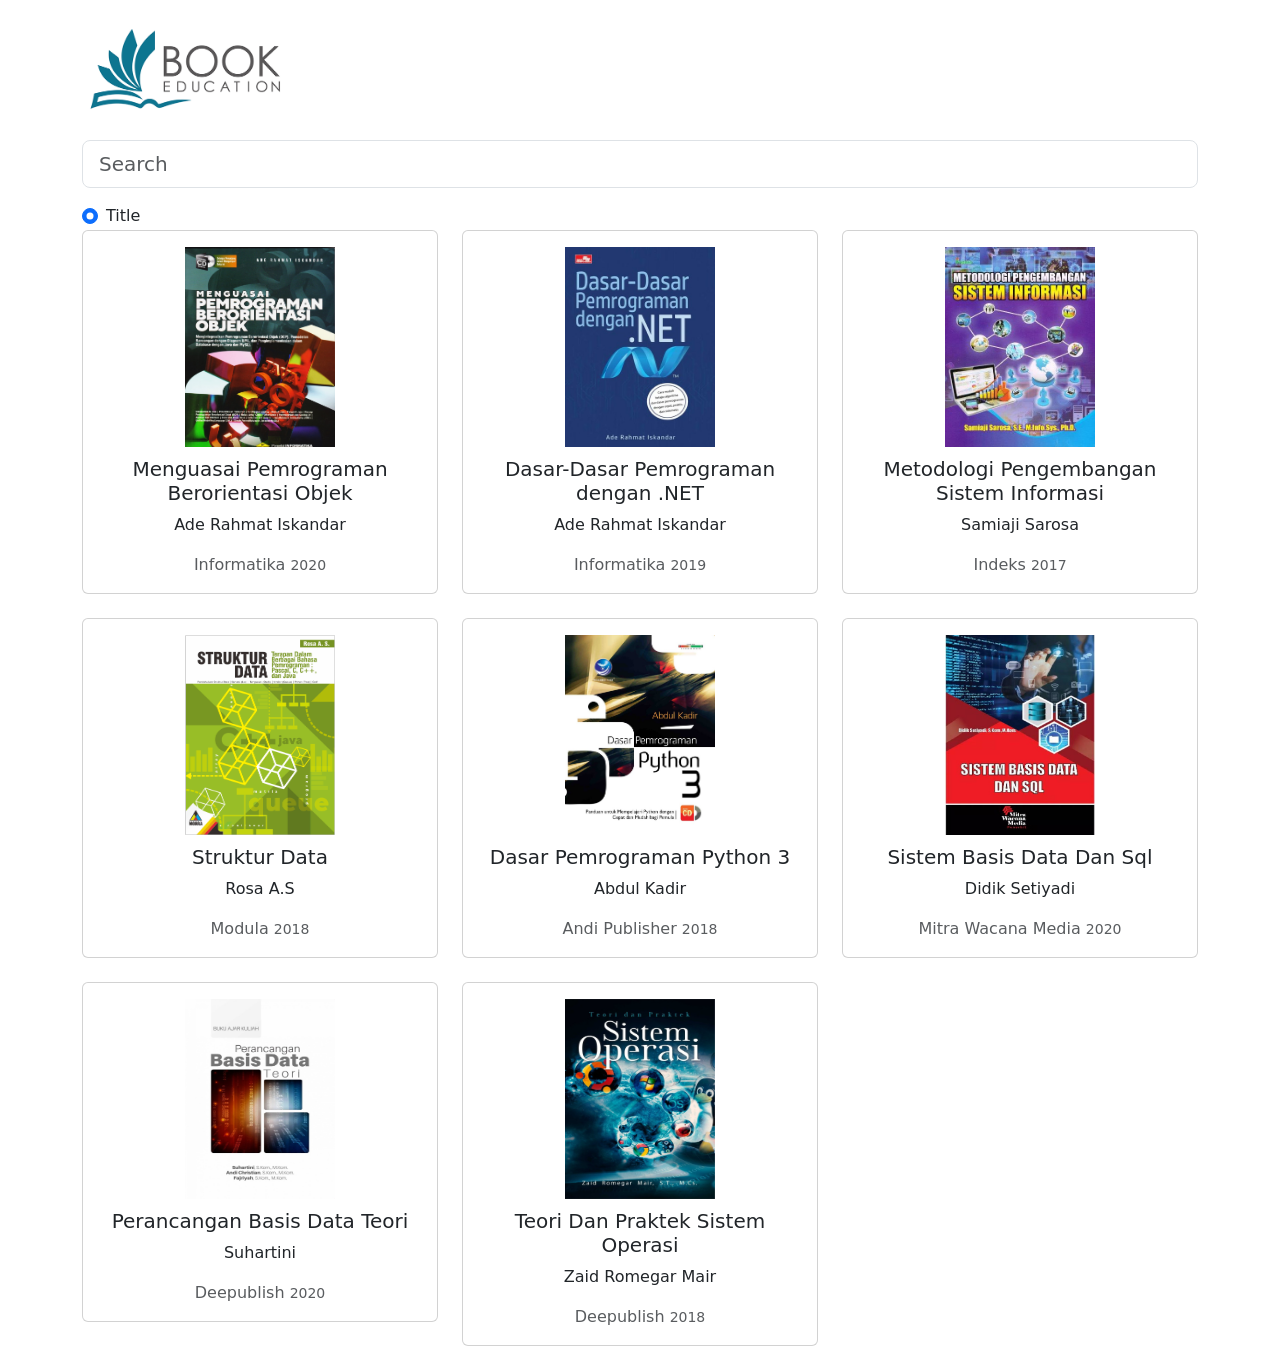
==== index.html @ b0e13f69 "pert11" ====
<!DOCTYPE html>
<html lang="en">
<head>
    <meta charset="UTF-8" />
    <meta http-equiv="X-UA-Compatible" content="IE=edge" />
    <meta name="viewport" content="width=device-width, initial-scale=1.0" />
    <title>Book Search</title>

    <link
        href="https://cdn.jsdelivr.net/npm/bootstrap@5.2.0-beta1/dist/css/bootstrap.min.css"
        rel="stylesheet"
        integrity="sha384-0evHe/X+R7YkIZDRvuzKMRqM+OrBnVFBL6DOitfPri4tjfHxaWutUpFmBp4vmVor"
        crossorigin="anonymous"
    />
</head>

<body>
<main class="container">

    <div class="row mb-4 mt-4">
        <img src="book-edu.png" alt="" class="img-fluid" style="width: 25%" />
    </div>

    <div class="col-12 mt-4">
        <input
            class="form-control form-control-lg"
            type="text"
            placeholder="Search"
            id="keyword"
            name="search"
        />
    </div>

    <div class="col-12 mt-3">
        <div class="form-check form-check-inline">
            <input
                class="form-check-input"
                type="radio"
                name="filter"
                value="title"
                id="filter_title"
                checked
            />
            <label class="form-check-label" for="filter_title">
                Title
            </label>
        </div>
    </div>

    <div class="row">
        <div class="col-sm-6 col-lg-4 mb-4 book">
            <div class="card text-center">
                <div class="card-body">
                    <img src="buku1.jpg" width="150px" height="200px"
                        style="margin-bottom: 10px;" />

                    <h5 class="card-title title">
                        Menguasai Pemrograman Berorientasi Objek
                    </h5>

                    <p class="card-text author">
                        Ade Rahmat Iskandar
                    </p>

                    <p class="card-text text-muted publisher">
                        Informatika
                        <small class="year" class="year">2020</small>
                    </p>
                </div>
            </div>
        </div>

        <div class="col-sm-6 col-lg-4 mb-4 book">
            <div class="card text-center">
                <div class="card-body">
                    <img src="buku2.jpg" width="150px" height="200px"
                        style="margin-bottom: 10px;" />

                    <h5 class="card-title title">
                        Dasar-Dasar Pemrograman dengan .NET
                    </h5>

                    <p class="card-text author">
                        Ade Rahmat Iskandar
                    </p>

                    <p class="card-text text-muted publisher">
                        Informatika
                        <small class="year" class="year">2019</small>
                    </p>
                </div>
            </div>
        </div>

        <div class="col-sm-6 col-lg-4 mb-4 book">
            <div class="card text-center">
                <div class="card-body">
                    <img src="buku3.jpg" width="150px" height="200px"
                        style="margin-bottom: 10px;" />

                    <h5 class="card-title title">
                        Metodologi Pengembangan Sistem Informasi
                    </h5>
                    <p class="card-text author">Samiaji Sarosa</p>
                    <p class="card-text text-muted publisher">
                        Indeks <small class="year">2017</small>
                    </p>
                </div>
            </div>
        </div>

        <div class="col-sm-6 col-lg-4 mb-4 book">
            <div class="card text-center">
                <div class="card-body">
                    <img src="buku4.png" width="150px" height="200px"
                        style="margin-bottom: 10px;" />
                    <h5 class="card-title title">Struktur Data</h5>
                    <p class="card-text author">Rosa A.S</p>
                    <p class="card-text text-muted publisher">
                        Modula <small class="year">2018</small>
                    </p>
                </div>
            </div>
        </div>

        <div class="col-sm-6 col-lg-4 mb-4 book">
            <div class="card text-center">
                <div class="card-body">
                    <img src="buku5.jpg" width="150px" height="200px"
                        style="margin-bottom: 10px;" />
                    <h5 class="card-title title">Dasar Pemrograman Python 3</h5>
                    <p class="card-text author">Abdul Kadir</p>
                    <p class="card-text text-muted publisher">
                        Andi Publisher <small class="year">2018</small>
                    </p>
                </div>
            </div>
        </div>

        <div class="col-sm-6 col-lg-4 mb-4 book">
            <div class="card text-center">
                <div class="card-body">
                    <img src="buku6.jpeg" width="150px" height="200px"
                        style="margin-bottom: 10px;" />
                    <h5 class="card-title title">Sistem Basis Data Dan Sql</h5>
                    <p class="card-text author">Didik Setiyadi</p>
                    <p class="card-text text-muted publisher">
                        Mitra Wacana Media <small class="year">2020</small>
                    </p>
                </div>
            </div>
        </div>

        <div class="col-sm-6 col-lg-4 mb-4 book">
            <div class="card text-center">
                <div class="card-body">
                    <img src="buku7.jpg" width="150px" height="200px"
                        style="margin-bottom: 10px;" />
                    <h5 class="card-title title">Perancangan Basis Data Teori</h5>
                    <p class="card-text author">Suhartini</p>
                    <p class="card-text text-muted publisher">
                        Deepublish <small class="year">2020</small>
                    </p>
                </div>
            </div>
        </div>

        <div class="col-sm-6 col-lg-4 mb-4 book">
            <div class="card text-center">
                <div class="card-body">
                    <img src="buku8.jpg" width="150px" height="200px"
                        style="margin-bottom: 10px;" />
                    <h5 class="card-title title">Teori Dan Praktek Sistem Operasi</h5>
                    <p class="card-text author">Zaid Romegar Mair</p>
                    <p class="card-text text-muted publisher">
                        Deepublish <small class="year">2018</small>
                    </p>
                </div>
            </div>
        </div>
    </main>
    <script src="script.js"></script>
  </body>
</html>
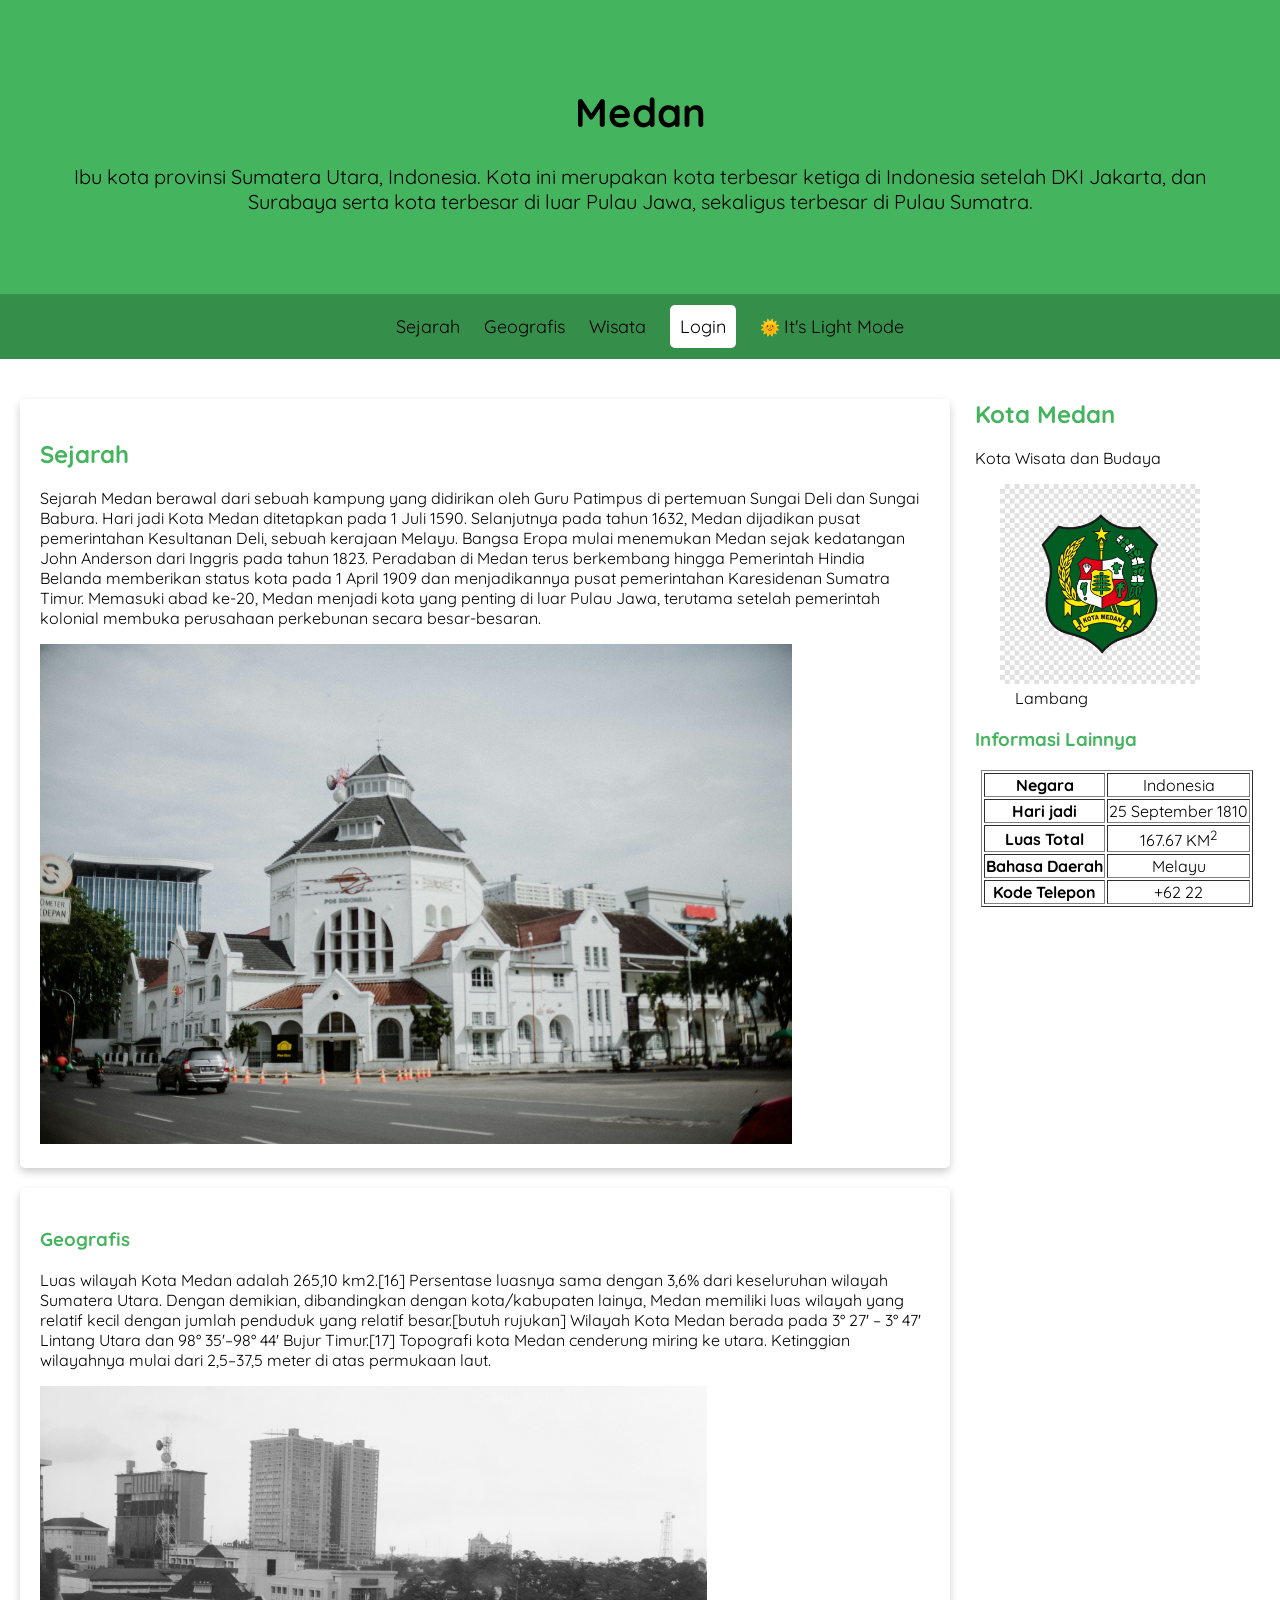
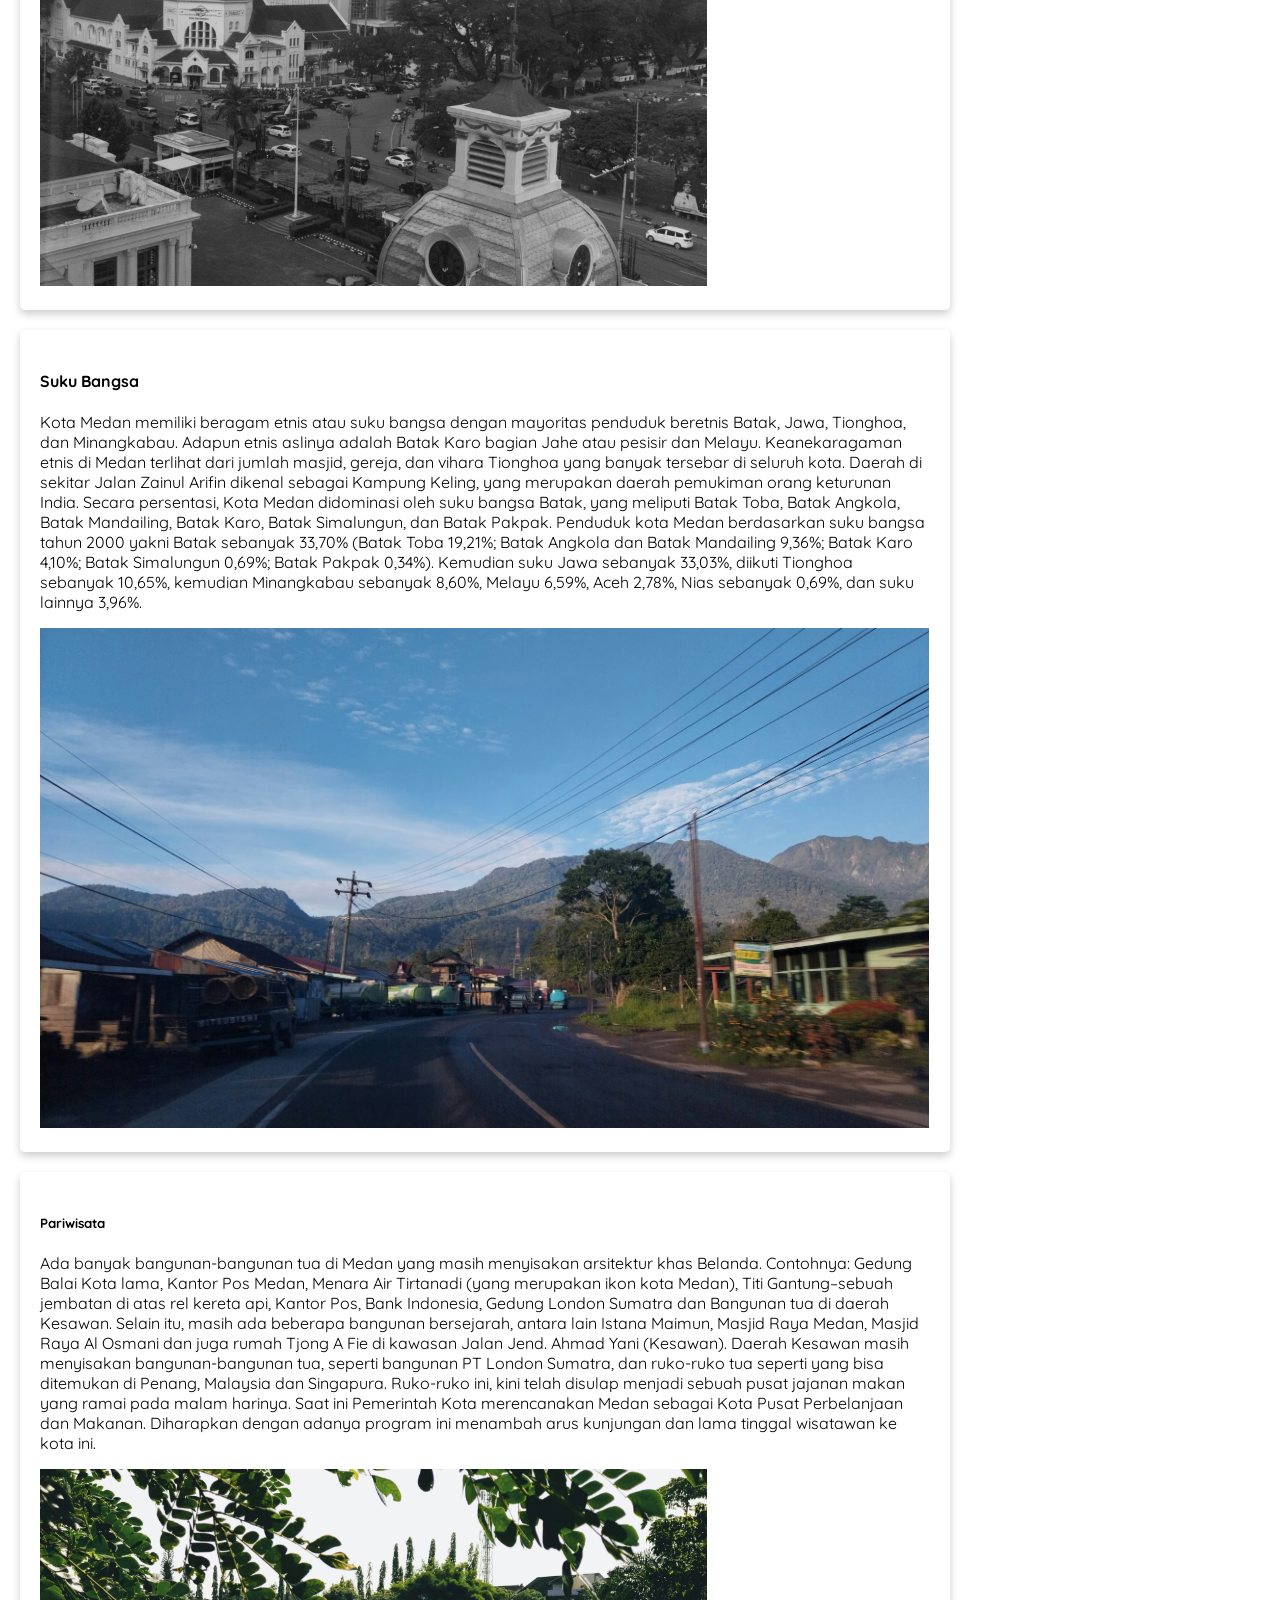
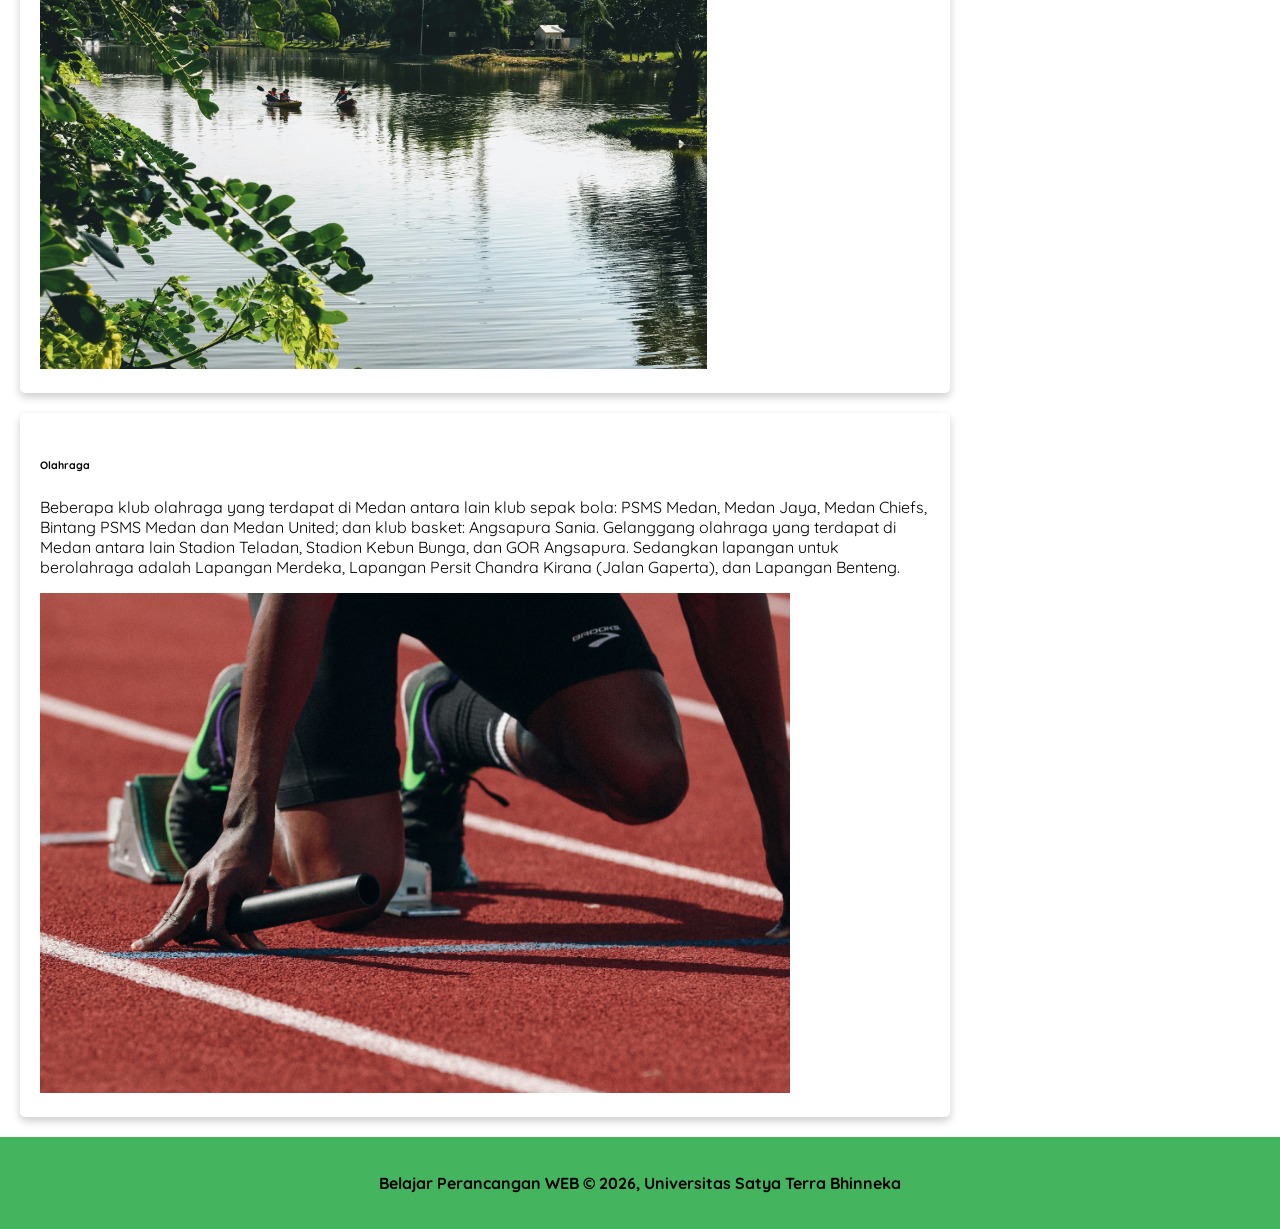
==== commit c6541a0f: "pert10" ====
--- a/index.html
+++ b/index.html
@@ -1,184 +1,158 @@
 <!DOCTYPE html>
 <html lang="en">
 <head>
-    <meta charset="UTF-8" />
-    <meta http-equiv="X-UA-Compatible" content="IE=edge" />
-    <meta name="viewport" content="width=device-width, initial-scale=1.0" />
-    <title>Book Search</title>
+    <meta charset="UTF-8">
+    <meta name="viewport" content="width=device-width, initial-scale=1.0">
+    <title>Belajar Perancangan WEB</title>
 
-    <link
-        href="https://cdn.jsdelivr.net/npm/bootstrap@5.2.0-beta1/dist/css/bootstrap.min.css"
-        rel="stylesheet"
-        integrity="sha384-0evHe/X+R7YkIZDRvuzKMRqM+OrBnVFBL6DOitfPri4tjfHxaWutUpFmBp4vmVor"
-        crossorigin="anonymous"
-    />
+    <link rel="stylesheet" href="style.css">
+
+    <link rel="preconnect" href="https://fonts.googleapis.com">
+    <link rel="preconnect" href="https://fonts.gstatic.com" crossorigin>
+    <link href="https://fonts.googleapis.com/css?family=Quicksand:wght@300..700display=swap" rel="stylesheet">
 </head>
+<body>
+<header>
+    <div id="home" class="jumbotron">
+    <h1>Medan</h1>
+    <p>Ibu kota provinsi Sumatera Utara, Indonesia. Kota ini merupakan kota terbesar ketiga di 
+Indonesia setelah DKI Jakarta, dan Surabaya serta kota terbesar di luar Pulau Jawa, sekaligus 
+terbesar di Pulau Sumatra. </p>
+    </div>
+<nav>
+    <ul>
+        <li>
+            <a href="#sejarah">Sejarah</a>
+        </li>
+        <li>
+            <a href="#geografis">Geografis</a>
+        </li>
+        <li>
+            <a href="#wisata">Wisata</a>
+        </li>
+         <li>
+            <a href="login.html" id="login">Login</a>
+         </li>
+         <li>
+            <span id="switch"> &#127774; </span>
+            <a href="#" id="theme" onmouseenter="enterSwitch()" onmouseout="exitSwitch()" 
+            onclick="applySwitch()">It's Light Mode</a>
+         </li>
+    </ul>
+</nav>
+</header>
+<main>
+    <div id="content">
+        <article id="sejarah" class="card">
+<h2>Sejarah</h2>
+<p>Sejarah Medan berawal dari sebuah kampung yang didirikan oleh Guru Patimpus di 
+pertemuan Sungai Deli dan Sungai Babura. Hari jadi Kota Medan ditetapkan pada 1 Juli 1590. 
+Selanjutnya pada tahun 1632, Medan dijadikan pusat pemerintahan Kesultanan Deli, sebuah 
+kerajaan Melayu. Bangsa Eropa mulai menemukan Medan sejak kedatangan John Anderson 
+dari Inggris pada tahun 1823. Peradaban di Medan terus berkembang hingga Pemerintah 
+Hindia Belanda memberikan status kota pada 1 April 1909 dan menjadikannya pusat 
+pemerintahan Karesidenan Sumatra Timur. Memasuki abad ke-20, Medan menjadi kota yang 
+penting di luar Pulau Jawa, terutama setelah pemerintah kolonial membuka perusahaan 
+perkebunan secara besar-besaran.</p>
+<img src="Sejarah.jpg" alt="Sejarah" height="500px"/>
+        </article>
+ <article id="geografis" class="card">
+<h3>Geografis</h3>
+<p>Luas wilayah Kota Medan adalah 265,10 km2.[16] Persentase luasnya sama dengan 3,6% dari 
+keseluruhan wilayah Sumatera Utara. Dengan demikian, dibandingkan dengan 
+kota/kabupaten lainya, Medan memiliki luas wilayah yang relatif kecil dengan jumlah 
+penduduk yang relatif besar.[butuh rujukan] Wilayah Kota Medan berada pada 3° 27' – 3° 
+47' Lintang Utara dan 98° 35'–98° 44' Bujur Timur.[17] Topografi kota Medan cenderung 
+miring ke utara. Ketinggian wilayahnya mulai dari 2,5–37,5 meter di atas permukaan laut.</p>
+<img src="Geografis.jpg" alt="Geografis" height="500px"/>
+ </article>
+  <article id="suku bangsa" class="card">
+<h4>Suku Bangsa</h4>
+<p>Kota Medan memiliki beragam etnis atau suku bangsa dengan mayoritas penduduk beretnis 
+Batak, Jawa, Tionghoa, dan Minangkabau. Adapun etnis aslinya adalah Batak Karo bagian 
+Jahe atau pesisir dan Melayu. Keanekaragaman etnis di Medan terlihat dari jumlah masjid, 
+gereja, dan vihara Tionghoa yang banyak tersebar di seluruh kota. Daerah di sekitar Jalan
+Zainul Arifin dikenal sebagai Kampung Keling, yang merupakan daerah pemukiman orang 
+keturunan India.
+Secara persentasi, Kota Medan didominasi oleh suku bangsa Batak, yang meliputi Batak 
+Toba, Batak Angkola, Batak Mandailing, Batak Karo, Batak Simalungun, dan Batak Pakpak. 
+Penduduk kota Medan berdasarkan suku bangsa tahun 2000 yakni Batak sebanyak 33,70% 
+(Batak Toba 19,21%; Batak Angkola dan Batak Mandailing 9,36%; Batak Karo 4,10%; Batak 
+Simalungun 0,69%; Batak Pakpak 0,34%). Kemudian suku Jawa sebanyak 33,03%, diikuti 
+Tionghoa sebanyak 10,65%, kemudian Minangkabau sebanyak 8,60%, Melayu 6,59%, Aceh 
+2,78%, Nias sebanyak 0,69%, dan suku lainnya 3,96%.</p>
+<img src="Suku bangsa.jpg" alt="Suku bangsa" height="500px"/>
+  </article>
+   <article id="wisata" class="card">
+<h5>Pariwisata</h5>
+<p>Ada banyak bangunan-bangunan tua di Medan yang masih menyisakan arsitektur khas 
+Belanda. Contohnya: Gedung Balai Kota lama, Kantor Pos Medan, Menara Air Tirtanadi (yang 
+merupakan ikon kota Medan), Titi Gantung–sebuah jembatan di atas rel kereta api, Kantor 
+Pos, Bank Indonesia, Gedung London Sumatra dan Bangunan tua di daerah Kesawan.
+Selain itu, masih ada beberapa bangunan bersejarah, antara lain Istana Maimun, Masjid Raya 
+Medan, Masjid Raya Al Osmani dan juga rumah Tjong A Fie di kawasan Jalan Jend. Ahmad 
+Yani (Kesawan).
+Daerah Kesawan masih menyisakan bangunan-bangunan tua, seperti bangunan PT London 
+Sumatra, dan ruko-ruko tua seperti yang bisa ditemukan di Penang, Malaysia dan Singapura. 
+Ruko-ruko ini, kini telah disulap menjadi sebuah pusat jajanan makan yang ramai pada 
+malam harinya. Saat ini Pemerintah Kota merencanakan Medan sebagai Kota Pusat 
+Perbelanjaan dan Makanan. Diharapkan dengan adanya program ini menambah arus 
+kunjungan dan lama tinggal wisatawan ke kota ini.</p>
+<img src="Pariwisata.jpg" alt="Pariwisata" height="500px"/>
+   </article>
+    <article id="olahraga" class="card">
+<h6>Olahraga</h6>
+<p>Beberapa klub olahraga yang terdapat di Medan antara lain klub sepak bola: PSMS Medan, 
+Medan Jaya, Medan Chiefs, Bintang PSMS Medan dan Medan United; dan klub basket: 
+Angsapura Sania. Gelanggang olahraga yang terdapat di Medan antara lain Stadion Teladan, 
+Stadion Kebun Bunga, dan GOR Angsapura. Sedangkan lapangan untuk berolahraga adalah 
+Lapangan Merdeka, Lapangan Persit Chandra Kirana (Jalan Gaperta), dan Lapangan Benteng.</p>
+<img src="Olahraga.jpg" alt="Olahraga" height="500px"/>
+    </article>
+    </div>
+<aside>
+     <article class="profile">
+        <header>
+            <h2>Kota Medan</h2>
+            <p>Kota Wisata dan Budaya</p>
+            <figure>
+                <img src="Kota-Medan-Logo.webp" height="200"/>
+                <figcaption>Lambang</figcaption>
+            </figure>
+        </header>
+     </article>
 
-<body>
-<main class="container">
+<h3>Informasi Lainnya</h3>
 
-    <div class="row mb-4 mt-4">
-        <img src="book-edu.png" alt="" class="img-fluid" style="width: 25%" />
-    </div>
+<table border="1">
+    <tr>
+        <th>Negara</th>
+        <td>Indonesia</td>
+    </tr>
+    <tr>
+        <th>Hari jadi</th>
+        <td>25 September 1810</td>
+    </tr>
+    <tr>
+        <th>Luas Total</th>
+        <td>167.67 KM<sup>2</sup></td>
+    </tr>
+    <tr>
+        <th>Bahasa Daerah</th>
+        <td>Melayu</td>
+    </tr>
+    <tr>
+        <th>Kode Telepon</th>
+        <td>+62 22</td>
+    </tr>
+    </table>
+</aside>
+</main>
+<footer>
+    <p>Belajar Perancangan WEB &#169; 2026, Universitas Satya Terra Bhinneka</p>
+</footer>
 
-    <div class="col-12 mt-4">
-        <input
-            class="form-control form-control-lg"
-            type="text"
-            placeholder="Search"
-            id="keyword"
-            name="search"
-        />
-    </div>
+<script src="script.js"></script>
 
-    <div class="col-12 mt-3">
-        <div class="form-check form-check-inline">
-            <input
-                class="form-check-input"
-                type="radio"
-                name="filter"
-                value="title"
-                id="filter_title"
-                checked
-            />
-            <label class="form-check-label" for="filter_title">
-                Title
-            </label>
-        </div>
-    </div>
-
-    <div class="row">
-        <div class="col-sm-6 col-lg-4 mb-4 book">
-            <div class="card text-center">
-                <div class="card-body">
-                    <img src="buku1.jpg" width="150px" height="200px"
-                        style="margin-bottom: 10px;" />
-
-                    <h5 class="card-title title">
-                        Menguasai Pemrograman Berorientasi Objek
-                    </h5>
-
-                    <p class="card-text author">
-                        Ade Rahmat Iskandar
-                    </p>
-
-                    <p class="card-text text-muted publisher">
-                        Informatika
-                        <small class="year" class="year">2020</small>
-                    </p>
-                </div>
-            </div>
-        </div>
-
-        <div class="col-sm-6 col-lg-4 mb-4 book">
-            <div class="card text-center">
-                <div class="card-body">
-                    <img src="buku2.jpg" width="150px" height="200px"
-                        style="margin-bottom: 10px;" />
-
-                    <h5 class="card-title title">
-                        Dasar-Dasar Pemrograman dengan .NET
-                    </h5>
-
-                    <p class="card-text author">
-                        Ade Rahmat Iskandar
-                    </p>
-
-                    <p class="card-text text-muted publisher">
-                        Informatika
-                        <small class="year" class="year">2019</small>
-                    </p>
-                </div>
-            </div>
-        </div>
-
-        <div class="col-sm-6 col-lg-4 mb-4 book">
-            <div class="card text-center">
-                <div class="card-body">
-                    <img src="buku3.jpg" width="150px" height="200px"
-                        style="margin-bottom: 10px;" />
-
-                    <h5 class="card-title title">
-                        Metodologi Pengembangan Sistem Informasi
-                    </h5>
-                    <p class="card-text author">Samiaji Sarosa</p>
-                    <p class="card-text text-muted publisher">
-                        Indeks <small class="year">2017</small>
-                    </p>
-                </div>
-            </div>
-        </div>
-
-        <div class="col-sm-6 col-lg-4 mb-4 book">
-            <div class="card text-center">
-                <div class="card-body">
-                    <img src="buku4.png" width="150px" height="200px"
-                        style="margin-bottom: 10px;" />
-                    <h5 class="card-title title">Struktur Data</h5>
-                    <p class="card-text author">Rosa A.S</p>
-                    <p class="card-text text-muted publisher">
-                        Modula <small class="year">2018</small>
-                    </p>
-                </div>
-            </div>
-        </div>
-
-        <div class="col-sm-6 col-lg-4 mb-4 book">
-            <div class="card text-center">
-                <div class="card-body">
-                    <img src="buku5.jpg" width="150px" height="200px"
-                        style="margin-bottom: 10px;" />
-                    <h5 class="card-title title">Dasar Pemrograman Python 3</h5>
-                    <p class="card-text author">Abdul Kadir</p>
-                    <p class="card-text text-muted publisher">
-                        Andi Publisher <small class="year">2018</small>
-                    </p>
-                </div>
-            </div>
-        </div>
-
-        <div class="col-sm-6 col-lg-4 mb-4 book">
-            <div class="card text-center">
-                <div class="card-body">
-                    <img src="buku6.jpeg" width="150px" height="200px"
-                        style="margin-bottom: 10px;" />
-                    <h5 class="card-title title">Sistem Basis Data Dan Sql</h5>
-                    <p class="card-text author">Didik Setiyadi</p>
-                    <p class="card-text text-muted publisher">
-                        Mitra Wacana Media <small class="year">2020</small>
-                    </p>
-                </div>
-            </div>
-        </div>
-
-        <div class="col-sm-6 col-lg-4 mb-4 book">
-            <div class="card text-center">
-                <div class="card-body">
-                    <img src="buku7.jpg" width="150px" height="200px"
-                        style="margin-bottom: 10px;" />
-                    <h5 class="card-title title">Perancangan Basis Data Teori</h5>
-                    <p class="card-text author">Suhartini</p>
-                    <p class="card-text text-muted publisher">
-                        Deepublish <small class="year">2020</small>
-                    </p>
-                </div>
-            </div>
-        </div>
-
-        <div class="col-sm-6 col-lg-4 mb-4 book">
-            <div class="card text-center">
-                <div class="card-body">
-                    <img src="buku8.jpg" width="150px" height="200px"
-                        style="margin-bottom: 10px;" />
-                    <h5 class="card-title title">Teori Dan Praktek Sistem Operasi</h5>
-                    <p class="card-text author">Zaid Romegar Mair</p>
-                    <p class="card-text text-muted publisher">
-                        Deepublish <small class="year">2018</small>
-                    </p>
-                </div>
-            </div>
-        </div>
-    </main>
-    <script src="script.js"></script>
-  </body>
+</body>
 </html>
--- a/style.css
+++ b/style.css
@@ -0,0 +1,119 @@
+body {
+  font-family: "Quicksand", sans-serif;
+  margin: 0;
+  padding: 0;
+}
+
+h2, h3 {
+  color: #44b45e;
+}
+
+footer {
+  padding: 20px;
+  background-color: #44b45e;
+  text-align: center;
+  font-weight: bold;
+}
+
+nav a {
+  font-size: 18px;
+  font-weight: 400;
+  text-decoration: none;
+  color: black;
+}
+
+nav #login {
+  background-color: white;
+  padding: 10px;
+  border-radius: 5px;
+}
+
+nav a:hover {
+  font-weight: bold;
+}
+
+profile header {
+  text-align: center;
+}
+
+.featured-image {
+  width: 100%;
+  max-height: 300px;
+  object-fit: cover;
+  object-position: center;
+}
+
+.profile img {
+  width: 200px;
+}
+
+.card {
+  box-shadow: 0 4px 8px 0 rgba(0, 0, 0, 0.2);
+  border-radius: 5px;
+
+  padding: 20px;
+  margin-top: 20px;
+}
+
+.jumbotron {
+  font-size: 20px;
+  padding: 60px;
+  background-color: #44b45e;
+  text-align: center;
+}
+
+nav li {
+  display: inline;
+  list-style-type: none;
+  margin-right: 20px;
+}
+
+nav {
+  text-align: center;
+  background-color: #358e49;
+  padding: 5px;
+
+  position: sticky;
+  top: 0;
+}
+
+main {
+  padding: 20px;
+  overflow: auto;
+}
+
+#content {
+  float: left;
+  width: 75%;
+}
+
+aside {
+  float: right;
+  width: 23%;
+  padding-left: 20px;
+}
+
+header {
+  display: inline;
+}
+
+section h3 {
+  text-align: center;
+}
+
+figure img {
+  margin-left: -15px;
+}
+
+table {
+  margin: 0 auto;
+  text-align: center;
+}
+
+@media screen and (max-width: 1000px) {
+  #content,
+  aside {
+    width: 100%;
+    padding: 0;
+  }
+}
